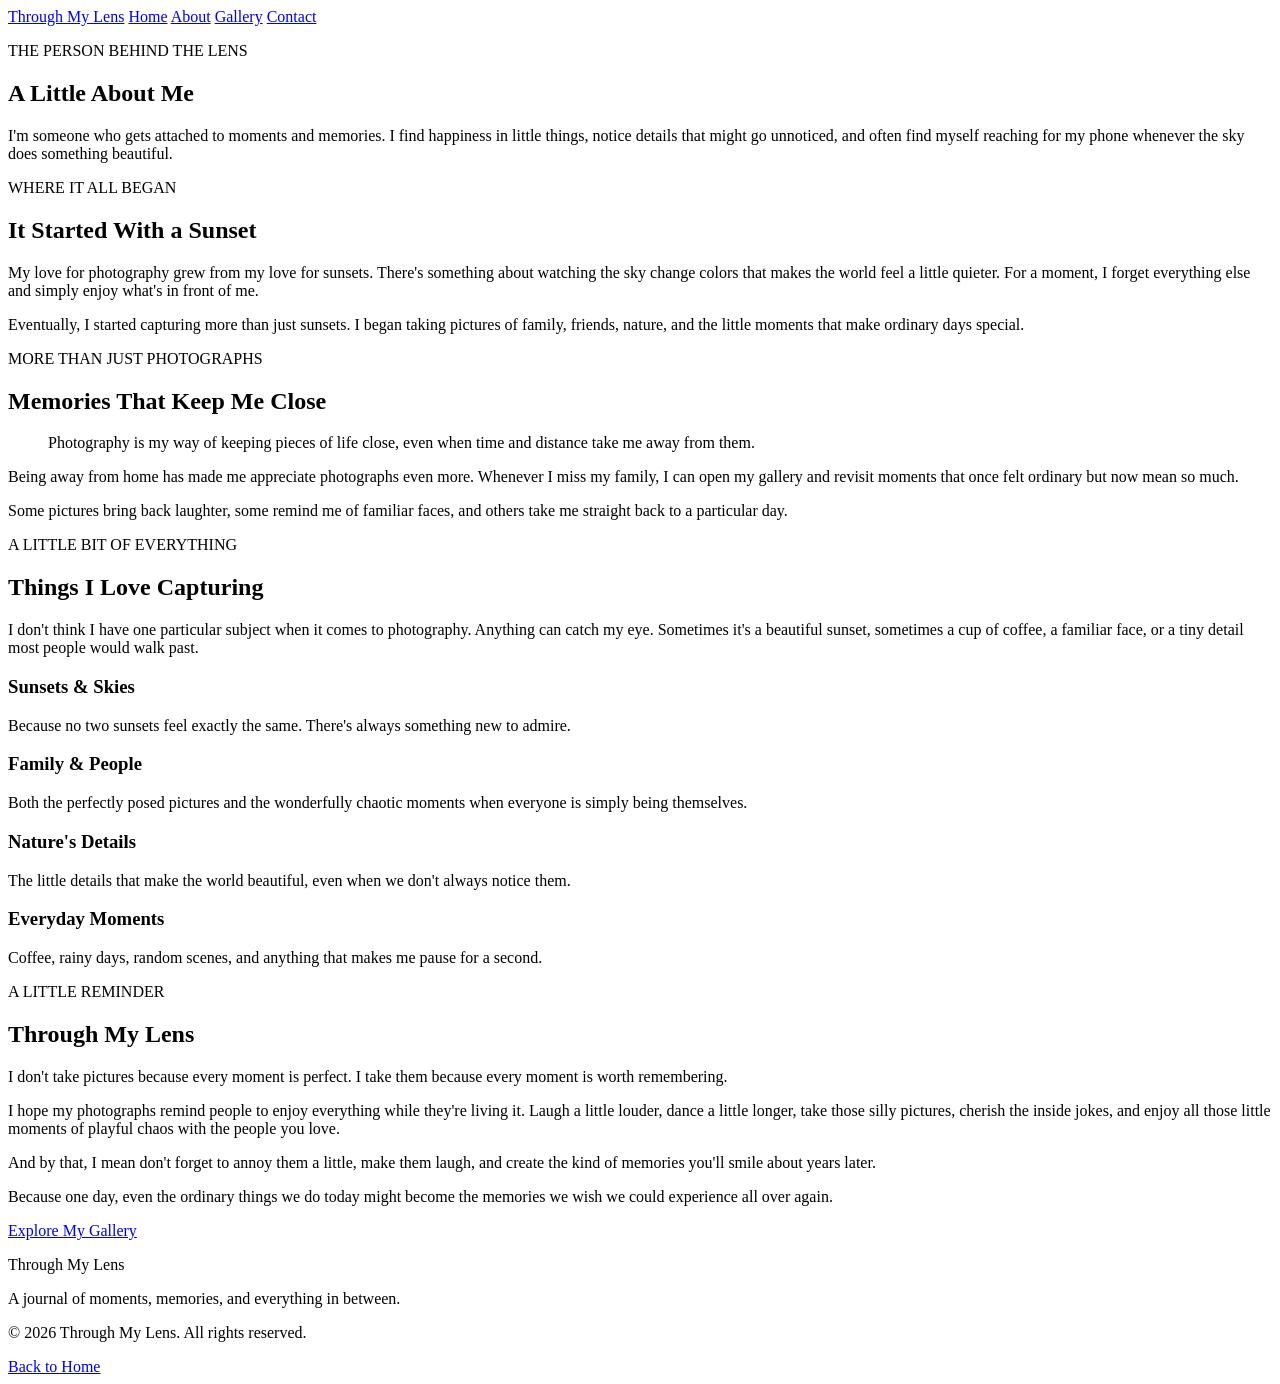
==== pages/about.html @ ac2046a2 "i have created a folder named pages and created 3 files inside it and began coding for my about page" ====
<!DOCTYPE html>
<html lang="en">
<head>
    <meta charset="UTF-8">
    <meta name="viewport" content="width=device-width, initial-scale=1.0">
    <title>About Me | Through My Lens</title>
<link rel="stylesheet" href="../css/style.css"/>


</head>
<body>
    <header>
    <nav>
        <a href="../index.html" class="logo">Through My Lens</a>

    
        <a href="../index.html">Home</a>
        <a href="about.html">About</a>
        <a href="gallery.html">Gallery</a>
        <a href="contact.html">Contact</a>
        
    </nav>
</header>
<main>
    <section class="about-hero">

        <div class="about-hero-content">
            <p>THE PERSON BEHIND THE LENS</p>

            <h1>A Little About Me</h1>

            <p>
                I'm someone who gets attached to moments and memories.
                I find happiness in little things, notice details that
                might go unnoticed, and often find myself reaching for
                my phone whenever the sky does something beautiful.
            </p>

        </div>

    </section>

    <section class="photography-story">

    <div class="story-content">

        <p>WHERE IT ALL BEGAN</p>

        <h2>It Started With a Sunset</h2>

        <p>
            My love for photography grew from my love for sunsets.
            There's something about watching the sky change colors
            that makes the world feel a little quieter. For a moment,
            I forget everything else and simply enjoy what's in front
            of me.
        </p>

        <p>
            Eventually, I started capturing more than just sunsets.
            I began taking pictures of family, friends, nature, and
            the little moments that make ordinary days special.
        </p>

    </div>

</section>
<section class="more-than-pictures">

    <div class="memory-content">

        <p>MORE THAN JUST PHOTOGRAPHS</p>

        <h2>Memories That Keep Me Close</h2>

        <blockquote>
            Photography is my way of keeping pieces of life close,
            even when time and distance take me away from them.
        </blockquote>

        <p>
            Being away from home has made me appreciate photographs
            even more. Whenever I miss my family, I can open my gallery
            and revisit moments that once felt ordinary but now mean
            so much.
        </p>

        <p>
            Some pictures bring back laughter, some remind me of
            familiar faces, and others take me straight back to
            a particular day.
        </p>

    </div>

</section>
<section class="things-i-capture">

    <div class="capture-intro">

        <p>A LITTLE BIT OF EVERYTHING</p>

        <h2>Things I Love Capturing</h2>

        <p>
            I don't think I have one particular subject when it comes
            to photography. Anything can catch my eye. Sometimes it's
            a beautiful sunset, sometimes a cup of coffee, a familiar
            face, or a tiny detail most people would walk past.
        </p>

    </div>

    <div class="capture-categories">

        <article class="capture-card">

            <h3>Sunsets & Skies</h3>

            <p>
                Because no two sunsets feel exactly the same.
                There's always something new to admire.
            </p>

        </article>

        <article class="capture-card">

            <h3>Family & People</h3>

            <p>
                Both the perfectly posed pictures and the wonderfully
                chaotic moments when everyone is simply being themselves.
            </p>

        </article>

        <article class="capture-card">

            <h3>Nature's Details</h3>

            <p>
                The little details that make the world beautiful,
                even when we don't always notice them.
            </p>

        </article>

        <article class="capture-card">

            <h3>Everyday Moments</h3>

            <p>
                Coffee, rainy days, random scenes, and anything
                that makes me pause for a second.
            </p>

        </article>

    </div>

</section>
<section class="photography-philosophy">

    <div class="philosophy-content">

        <p>A LITTLE REMINDER</p>

        <h2>Through My Lens</h2>

        <p>
            I don't take pictures because every moment is perfect.
            I take them because every moment is worth remembering.
        </p>

        <p>
            I hope my photographs remind people to enjoy everything
            while they're living it. Laugh a little louder, dance a
            little longer, take those silly pictures, cherish the
            inside jokes, and enjoy all those little moments of
            playful chaos with the people you love.
        </p>

        <p>
            And by that, I mean don't forget to annoy them a little,
            make them laugh, and create the kind of memories you'll
            smile about years later.
        </p>

        <p>
            Because one day, even the ordinary things we do today
            might become the memories we wish we could experience
            all over again.
        </p>

        <a href="gallery.html">Explore My Gallery</a>

    </div>

</section>
</main>
<footer>

    <p>Through My Lens</p>

    <p>A journal of moments, memories, and everything in between.</p>

    <p>&copy; 2026 Through My Lens. All rights reserved.</p>

    <a href="../index.html">Back to Home</a>

</footer>
    
</body>
</html>
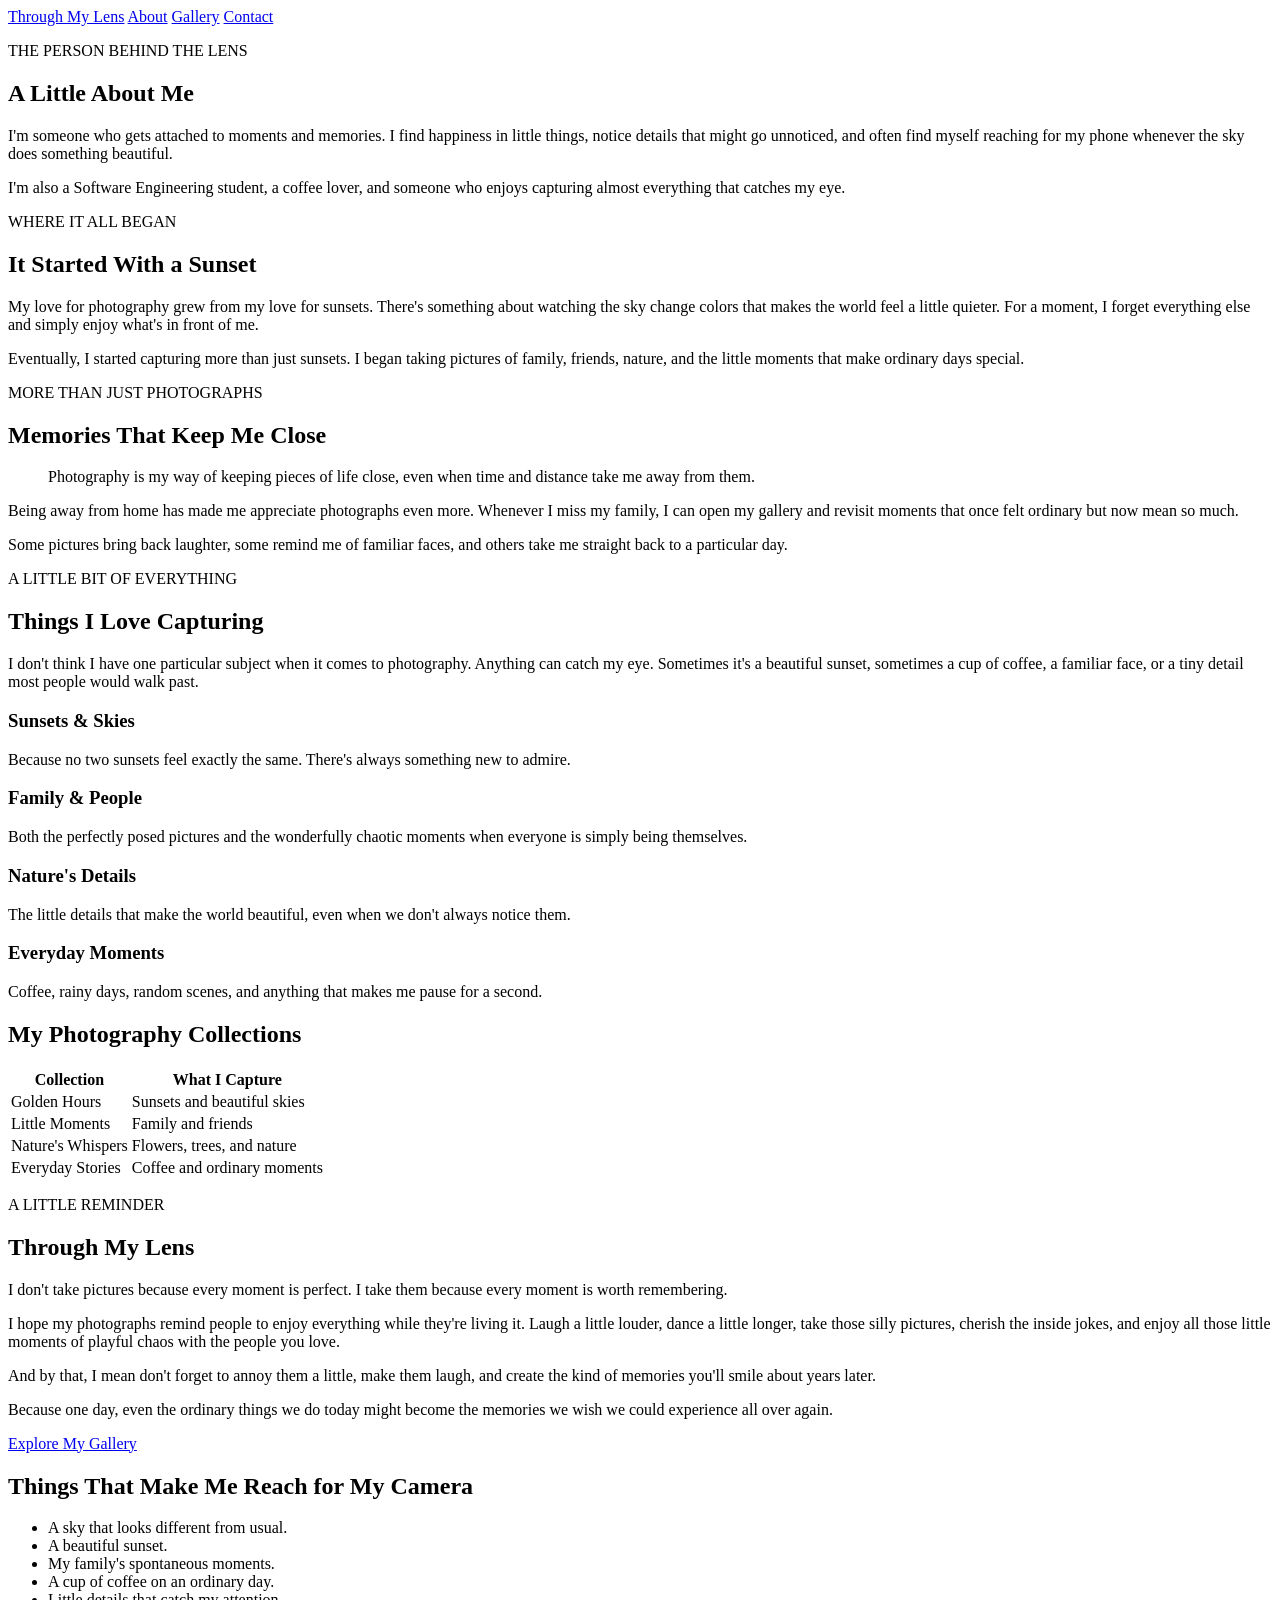
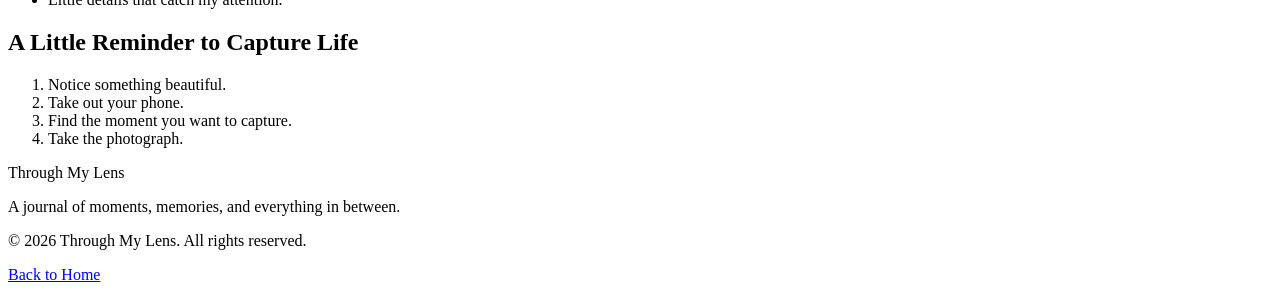
==== commit 6bb630bf: "edited some of my pages" ====
--- a/pages/about.html
+++ b/pages/about.html
@@ -4,7 +4,7 @@
     <meta charset="UTF-8">
     <meta name="viewport" content="width=device-width, initial-scale=1.0">
     <title>About Me | Through My Lens</title>
-<link rel="stylesheet" href="../css/style.css"/>
+<link rel="stylesheet" href="../css/style.css">
 
 
 </head>
@@ -12,9 +12,6 @@
     <header>
     <nav>
         <a href="../index.html" class="logo">Through My Lens</a>
-
-    
-        <a href="../index.html">Home</a>
         <a href="about.html">About</a>
         <a href="gallery.html">Gallery</a>
         <a href="contact.html">Contact</a>
@@ -35,6 +32,11 @@
                 might go unnoticed, and often find myself reaching for
                 my phone whenever the sky does something beautiful.
             </p>
+            <p>
+    I'm also a Software Engineering student, a coffee lover,
+    and someone who enjoys capturing almost everything that
+    catches my eye.
+</p>
 
         </div>
 
@@ -160,6 +162,47 @@
     </div>
 
 </section>
+<section class="photography-table">
+
+    <h2>My Photography Collections</h2>
+
+    <table>
+
+        <thead>
+            <tr>
+                <th>Collection</th>
+                <th>What I Capture</th>
+            </tr>
+        </thead>
+
+        <tbody>
+
+            <tr>
+                <td>Golden Hours</td>
+                <td>Sunsets and beautiful skies</td>
+            </tr>
+
+            <tr>
+                <td>Little Moments</td>
+                <td>Family and friends</td>
+            </tr>
+
+            <tr>
+                <td>Nature's Whispers</td>
+                <td>Flowers, trees, and nature</td>
+            </tr>
+
+            <tr>
+                <td>Everyday Stories</td>
+                <td>Coffee and ordinary moments</td>
+            </tr>
+
+        </tbody>
+
+    </table>
+
+</section>
+
 <section class="photography-philosophy">
 
     <div class="philosophy-content">
@@ -198,6 +241,31 @@
     </div>
 
 </section>
+<section class="photography-habits">
+
+    <h2>Things That Make Me Reach for My Camera</h2>
+
+    <ul>
+        <li>A sky that looks different from usual.</li>
+        <li>A beautiful sunset.</li>
+        <li>My family's spontaneous moments.</li>
+        <li>A cup of coffee on an ordinary day.</li>
+        <li>Little details that catch my attention.</li>
+    </ul>
+
+</section>
+<section class="photography-steps">
+
+    <h2>A Little Reminder to Capture Life</h2>
+
+    <ol>
+        <li>Notice something beautiful.</li>
+        <li>Take out your phone.</li>
+        <li>Find the moment you want to capture.</li>
+        <li>Take the photograph.</li>
+    </ol>
+
+</section>
 </main>
 <footer>
 
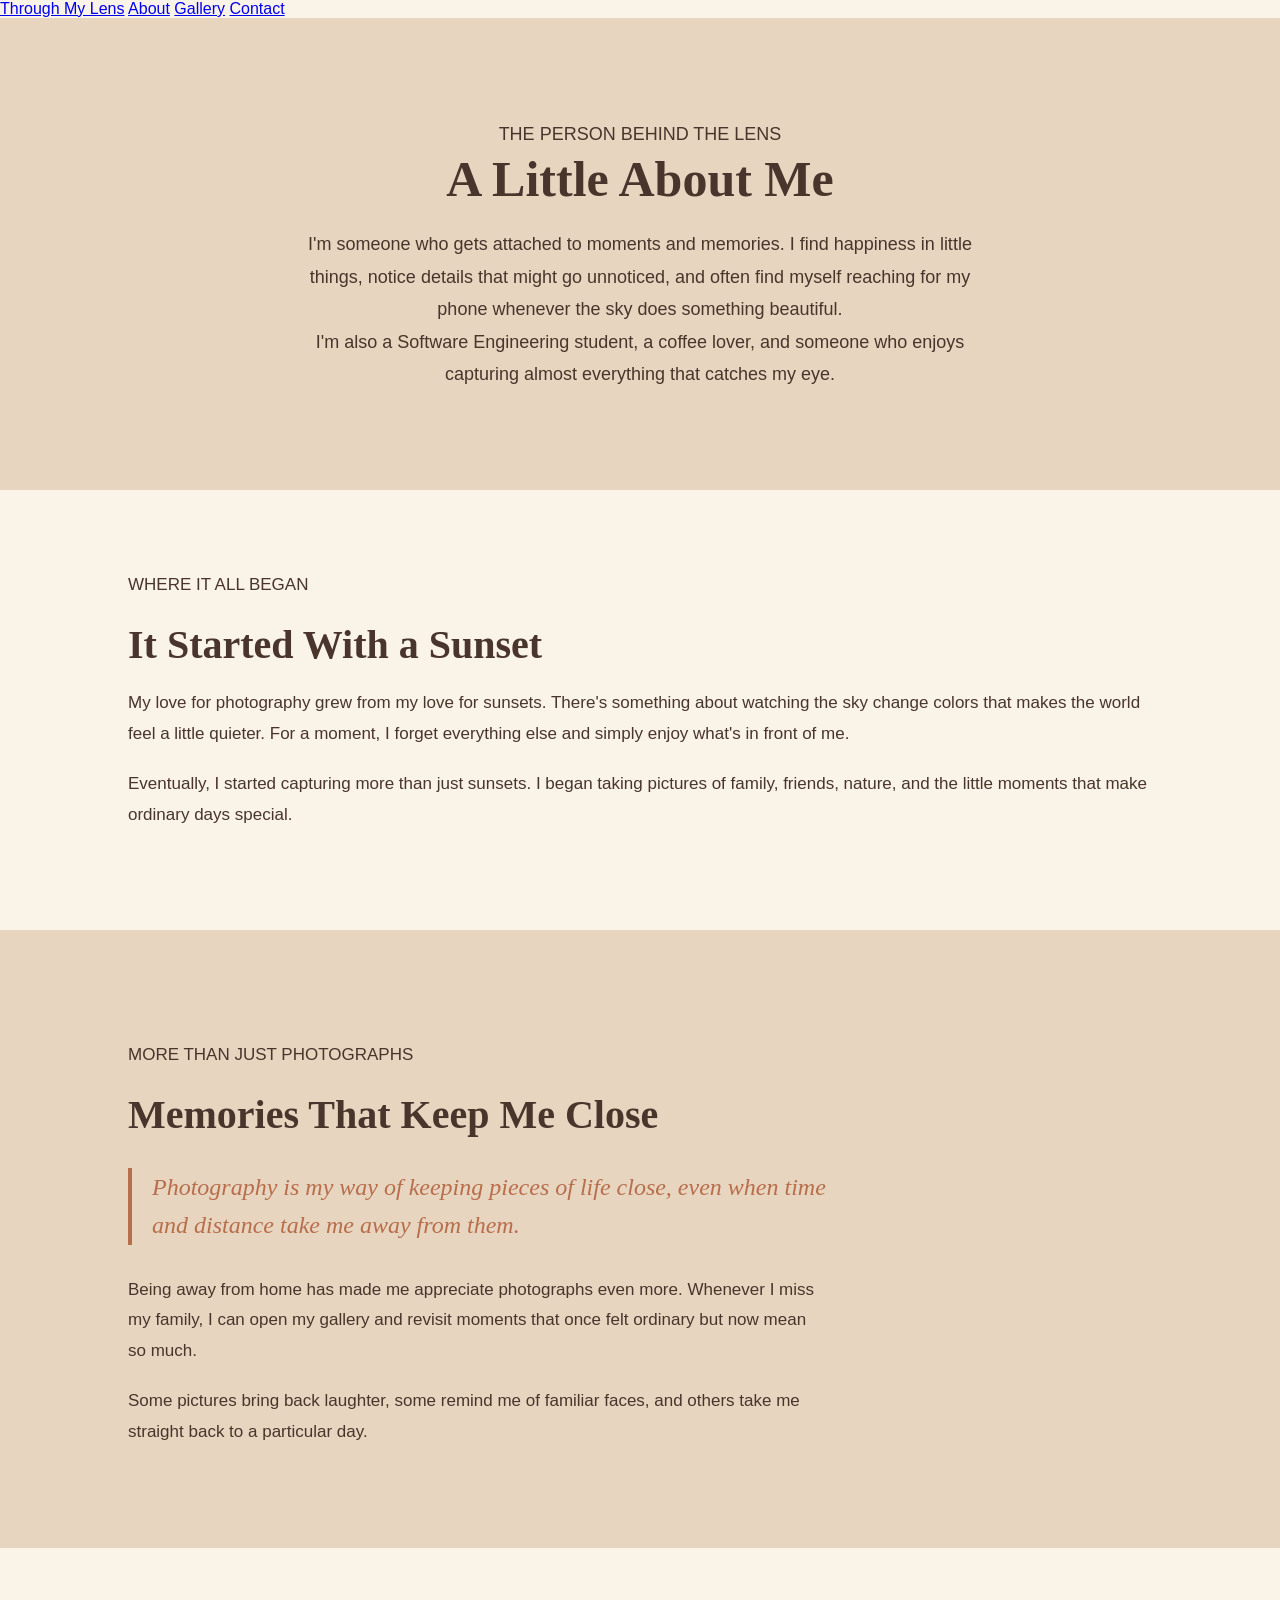
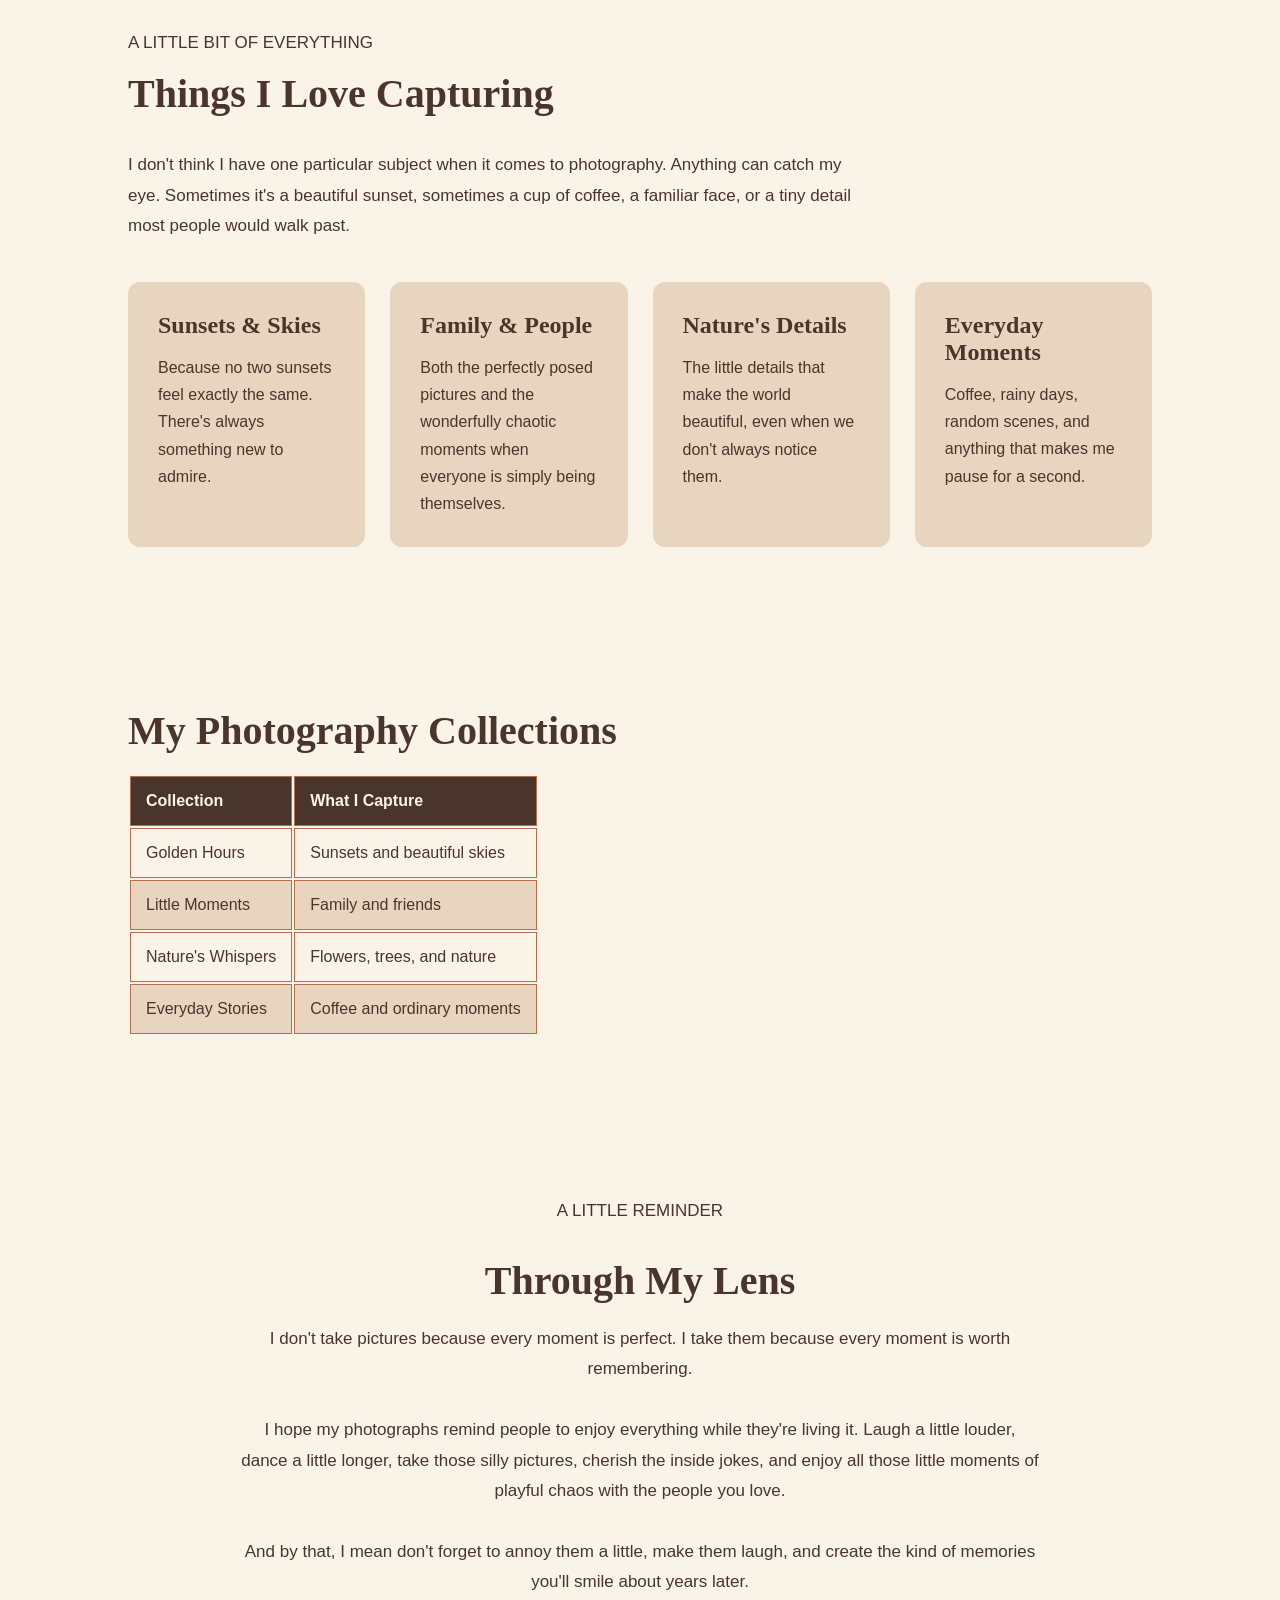
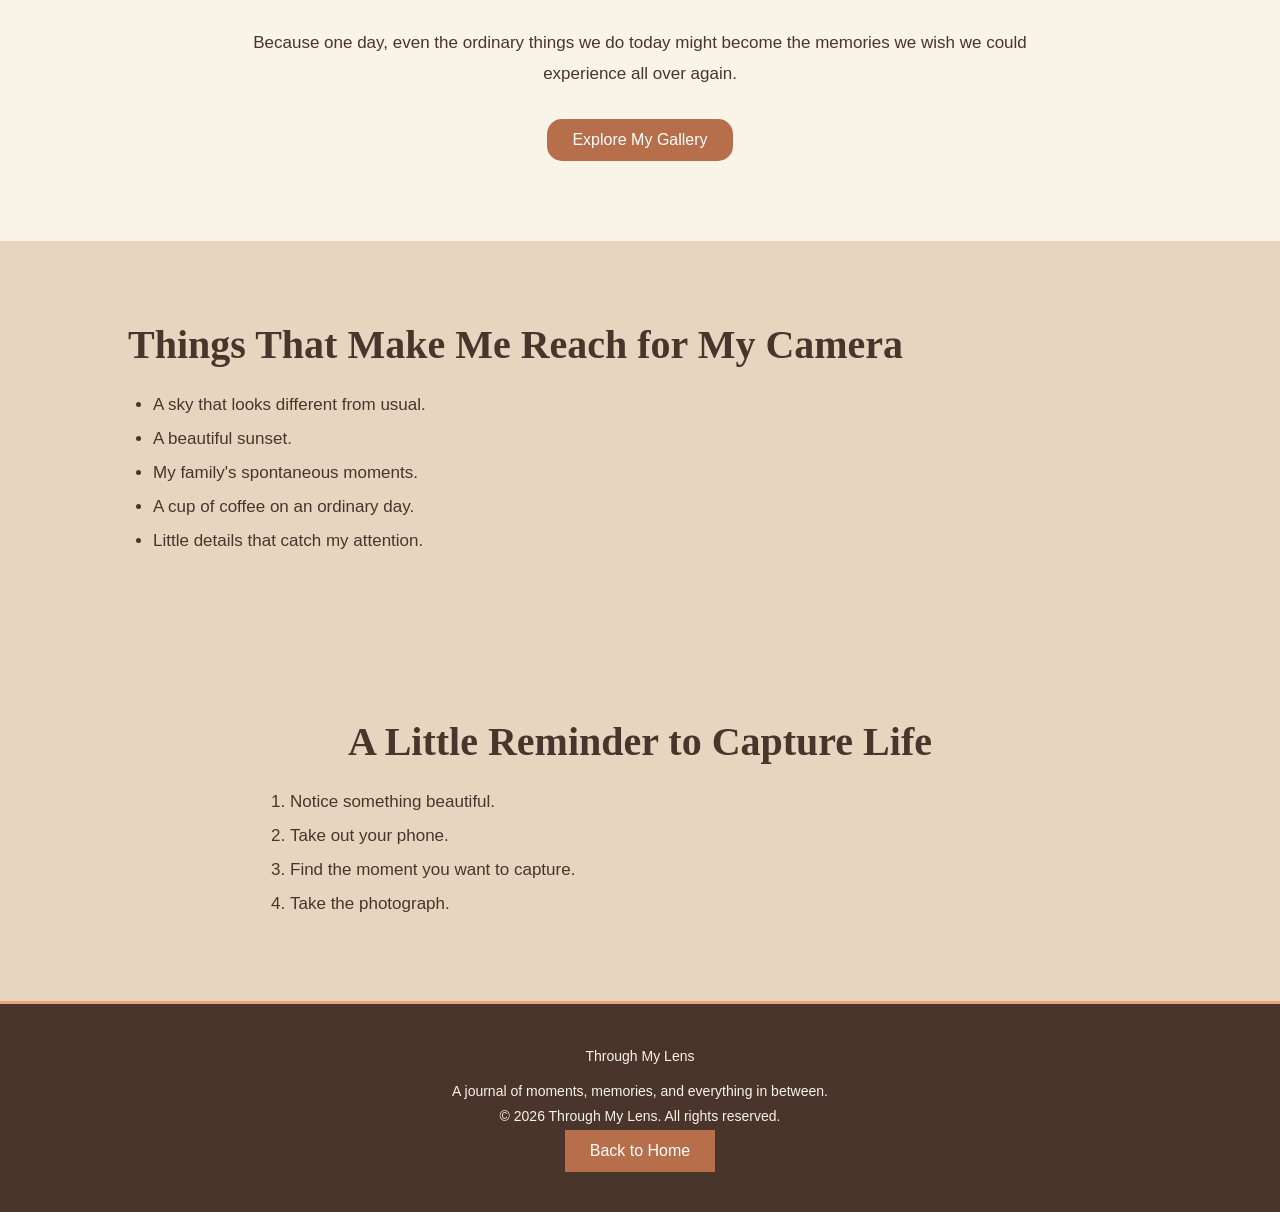
==== commit 2250f9e2: "i have styled my tables and the rest of my about me page" ====
--- a/pages/about.html
+++ b/pages/about.html
@@ -275,7 +275,7 @@
 
     <p>&copy; 2026 Through My Lens. All rights reserved.</p>
 
-    <a href="../index.html">Back to Home</a>
+    <a href="../index.html" class="back-home">Back to Home</a>
 
 </footer>
     
--- a/css/style.css
+++ b/css/style.css
@@ -0,0 +1,432 @@
+/* this is css style for ma homepage */
+* {
+    margin: 0;
+    padding: 0;
+    box-sizing: border-box;
+}
+body {
+    background-color: #FAF3E8;
+    color: #49352B;
+    font-family: 'Lato', sans-serif;
+}
+.hero{
+    background-image:url(../Images/hero/sunset.jpg);
+    background-size: cover;
+    background-position: center;
+    background-repeat: no-repeat;
+    min-height: 100vh;
+      display: flex;
+    align-items: center;
+    justify-content: center;
+    padding: 60px;
+
+    
+}
+.hero-content {
+    background-color: rgba(250, 243, 232, 0.85);
+    padding: 40px;
+    color: #49352B;
+    max-width: 600px;
+}
+.hero-content h1 {
+    font-size: 60px;
+    font-weight: bold;
+    margin-bottom: 20px;
+}
+.hero-content p {
+    font-size: 18px;
+    line-height: 1.8;
+    margin-bottom: 25px;
+}
+.hero-content a {
+    display: inline-block;
+    padding: 12px 25px;
+    background-color: #6e4837;
+    color: white;
+    text-decoration: none;
+    border-radius: 10px;
+}
+.featured-memory {
+    padding: 80px 10%;
+}
+.featured-memory img {
+    width: 100%;
+    height: 450px;
+    object-fit: cover;
+     border-radius: 12px;
+}
+
+.memory-content {
+    margin-top: 30px;
+    max-width: 700px;
+}
+.memory-content h2 {
+    font-size: 36px;
+    margin-bottom: 20px;
+    color: #49352B;
+}
+.memory-content p {
+    font-size: 17px;
+    line-height: 1.8;
+    color: #49352B;
+}
+.memory-content a {
+    display: inline-block;
+    padding: 12px 25px;
+    background-color: #6e4837;
+    color: white;
+    text-decoration: none;
+    margin-top: 25px;
+    border-radius: 10px;
+    transition: background-color 0.3s ease;
+}
+.memory-content a:hover {
+    background-color: #49352B;
+}
+.introduction {
+    padding: 80px 5%;
+}
+.introduction h2 {
+    font-family: 'Playfair Display', serif;
+    font-size: 40px;
+    font-weight: 600;
+    margin-bottom: 20px;
+}
+.introduction p {
+    font-size: 17px;
+    line-height: 1.8;
+    margin-bottom: 20px;
+}
+.collections {
+    padding: 80px 10%;
+}
+.collections h2 {
+    font-family: 'Playfair Display', serif;
+    font-size: 40px;
+    margin-bottom: 20px;
+}
+.collections p {
+    font-size: 17px;
+    line-height: 1.8;
+    margin-bottom: 40px;
+}
+.collection-card {
+    background-color: #E8D5C0;
+    padding: 30px;
+    border-radius: 12px;
+     transition: transform 0.3s ease;
+  
+   
+}
+ .collection-container {
+    display: flex;
+    gap: 25px;
+    justify-content: space-between;
+}
+.collection-card h3 {
+    font-family: 'Playfair Display', serif;
+    font-size: 24px;
+    margin-bottom: 15px;
+    color: #49352B;
+}
+.collection-card p {
+    font-size: 16px;
+    line-height: 1.7;
+    margin-bottom: 20px;
+    color: #49352B;
+}
+.collection-card a {
+    display: inline-block;
+    padding: 10px 20px;
+    background-color: #B76E4B;
+    color: white;
+    border-radius: 15px;
+    text-decoration: none;
+    transition: background-color 0.3s ease;
+}
+
+.collection-card a:hover {
+    background-color: #49352B;
+}
+.collection-card:hover {
+    transform: translateY(8px);
+}
+
+.about-photographer {
+    padding: 80px 10%;
+     display: flex;
+    align-items: center;
+    gap: 40px;
+}
+.about-photographer img {
+    width: 600;
+    height: 400px;
+    flex-shrink: 0;
+    object-fit: cover;
+    border-radius: 12px;
+}
+.about-content {
+    flex: 1;
+    max-width: 500px;
+}
+.about-content h2 {
+    font-family: 'Playfair Display', serif;
+    font-size: 36px;
+    font-weight: 600;
+    margin-bottom: 20px;
+    color: #49352B;
+}
+.about-content p {
+    font-size: 17px;
+    line-height: 1.8;
+    margin-bottom: 20px;
+    color: #49352B;
+}
+.about-content a {
+    display: inline-block;
+    padding: 12px 25px;
+    border-radius: 15px;
+    background-color: #B76E4B;
+    color: white;
+    text-decoration: none;
+    transition: background-color 0.3s ease;
+}
+.about-content a:hover {
+    background-color: #49352B;
+}
+footer {
+    padding: 40px 10%;
+    background-color: #49352B;
+    color: #FAF3E8;
+    text-align: center;
+    border-top: 3px solid #E9A477;
+}
+footer p:first-child {
+    margin-bottom: 10px;
+}
+
+/* this is css for my home page */
+.about-hero {
+    padding: 100px 10%;
+    background-color: #E8D5C0;
+    text-align: center;
+}
+.about-hero h1 {
+    font-family: 'Playfair Display', serif;
+    font-size: 50px;
+    font-weight: 600;
+    margin-bottom: 20px;
+    color: #49352B;
+}
+.about-hero p {
+    font-size: 18px;
+    line-height: 1.8;
+    color: #49352B;
+    max-width: 700px;
+    margin: 0 auto;
+}
+.photography-story {
+    padding: 80px 10%;
+}
+.photography-story h2,.more-than-pictures h2 {
+    font-family: 'Playfair Display', serif;
+    font-size: 40px;
+    font-weight: 600;
+    color: #49352B;
+    margin-bottom: 20px;
+}
+.photography-story p,.more-than-pictures p {
+    font-size: 17px;
+    line-height: 1.8;
+    color: #49352B;
+    margin-bottom: 20px;
+}
+.more-than-pictures {
+    padding: 80px 10%;
+    background-color: #E8D5C0;
+}
+
+.more-than-pictures blockquote {
+    font-family: 'Playfair Display', serif;
+    font-size: 24px;
+    font-style: italic;
+    line-height: 1.6;
+    color: #B76E4B;
+    border-left: 4px solid #B76E4B;
+    padding-left: 20px;
+    margin: 30px 0;
+}
+.things-i-capture {
+    padding: 80px 10%;
+}
+.things-i-capture h2 {
+    font-family: 'Playfair Display', serif;
+    font-size: 40px;
+    font-weight: 600;
+    color: #49352B;
+    margin-bottom: 20px;
+}
+.capture-intro {
+    font-size: 17px;
+    line-height: 1.8;
+    color: #49352B;
+    margin-bottom: 40px;
+    max-width: 750px;
+}
+.capture-categories{
+    display: flex;
+    gap: 25px;
+  
+}
+.capture-card {
+    background-color: #E8D5C0;
+    padding: 30px;
+    border-radius: 12px;
+    flex: 1;
+    transition: transform 0.3s ease;
+}
+.capture-card:hover {
+    transform: scale(1.05);
+}
+.capture-card h3 {
+    font-family: 'Playfair Display', serif;
+    font-size: 24px;
+    color: #49352B;
+    margin-bottom: 15px;
+}
+.capture-card p {
+    font-size: 16px;
+    line-height: 1.7;
+    color: #49352B;
+}
+.photography-table {
+    padding: 80px 10%;
+        width: 100%;
+    border-collapse: collapse;
+}
+.photography-table h2 {
+    font-family: 'Playfair Display', serif;
+    font-size: 40px;
+    font-weight: 600;
+    color: #49352B;
+    margin-bottom: 20px;
+}.photography-table th,
+.photography-table td {
+    padding: 15px;
+    border: 1px solid #B76E4B;
+    text-align: left;
+}
+.photography-table th {
+    background-color: #49352B;
+    color: #FAF3E8;
+    font-weight: 600;
+}
+.photography-table tr:nth-child(even) {
+    background-color: #E8D5C0;
+}
+.photography-philosophy {
+    padding: 80px 10%;
+    text-align: center;
+}
+.photography-philosophy h2 {
+    font-family: 'Playfair Display', serif;
+    font-size: 40px;
+    font-weight: 600;
+    color: #49352B;
+    margin-bottom: 20px;
+}
+
+.photography-philosophy p {
+    font-size: 17px;
+    line-height: 1.8;
+    color: #49352B;
+    max-width: 800px;
+    margin: 0 auto 30px;
+}
+.photography-philosophy a {
+    display: inline-block;
+    padding: 12px 25px;
+    border-radius:15px;
+    background-color: #B76E4B;
+    color: white;
+    text-decoration: none;
+    
+}
+
+.photography-habits {
+    padding: 80px 10%;
+    background-color: #E8D5C0;
+    transition: background-color 0.3s ease;
+}
+.photography-philosophy a:hover {
+    background-color: #49352B;
+}
+.photography-habits h2 {
+    font-family: 'Playfair Display', serif;
+    font-size: 40px;
+    font-weight: 600;
+    color: #49352B;
+    margin-bottom: 20px;
+}
+.photography-habits ul {
+    padding-left: 25px;
+}
+.photography-habits li {
+    font-size: 17px;
+    line-height: 2;
+    color: #49352B;
+}
+.photography-steps {
+    padding: 80px 10%;
+    text-align: center;
+    background-color: #E8D5C0;
+}
+.photography-steps h2 {
+    font-family: 'Playfair Display', serif;
+    font-size: 40px;
+    font-weight: 600;
+    color: #49352B;
+    margin-bottom: 20px;
+}
+.photography-steps p {
+    font-size: 17px;
+    line-height: 1.8;
+    color: #49352B;
+    max-width: 750px;
+    margin: 0 auto 30px;
+}
+.photography-steps ol {
+    padding-left: 25px;
+    max-width: 750px;
+    margin: 0 auto;
+    text-align: left;
+}
+.photography-steps li {
+    font-size: 17px;
+    line-height: 2;
+    color: #49352B;
+}
+footer {
+    padding: 40px 10%;
+    background-color: #49352B;
+    color: #FAF3E8;
+    text-align: center;
+    border-top: 3px solid #E9A477;
+}
+
+footer p {
+    font-size: 14px;
+    line-height: 1.8;
+}
+
+footer p:first-child {
+    margin-bottom: 10px;
+}
+.back-home {
+    display: inline-block;
+    padding: 12px 25px;
+    background-color: #B76E4B;
+    color: white;
+    text-decoration: none;
+    transition: background-color 0.3s ease;
+}
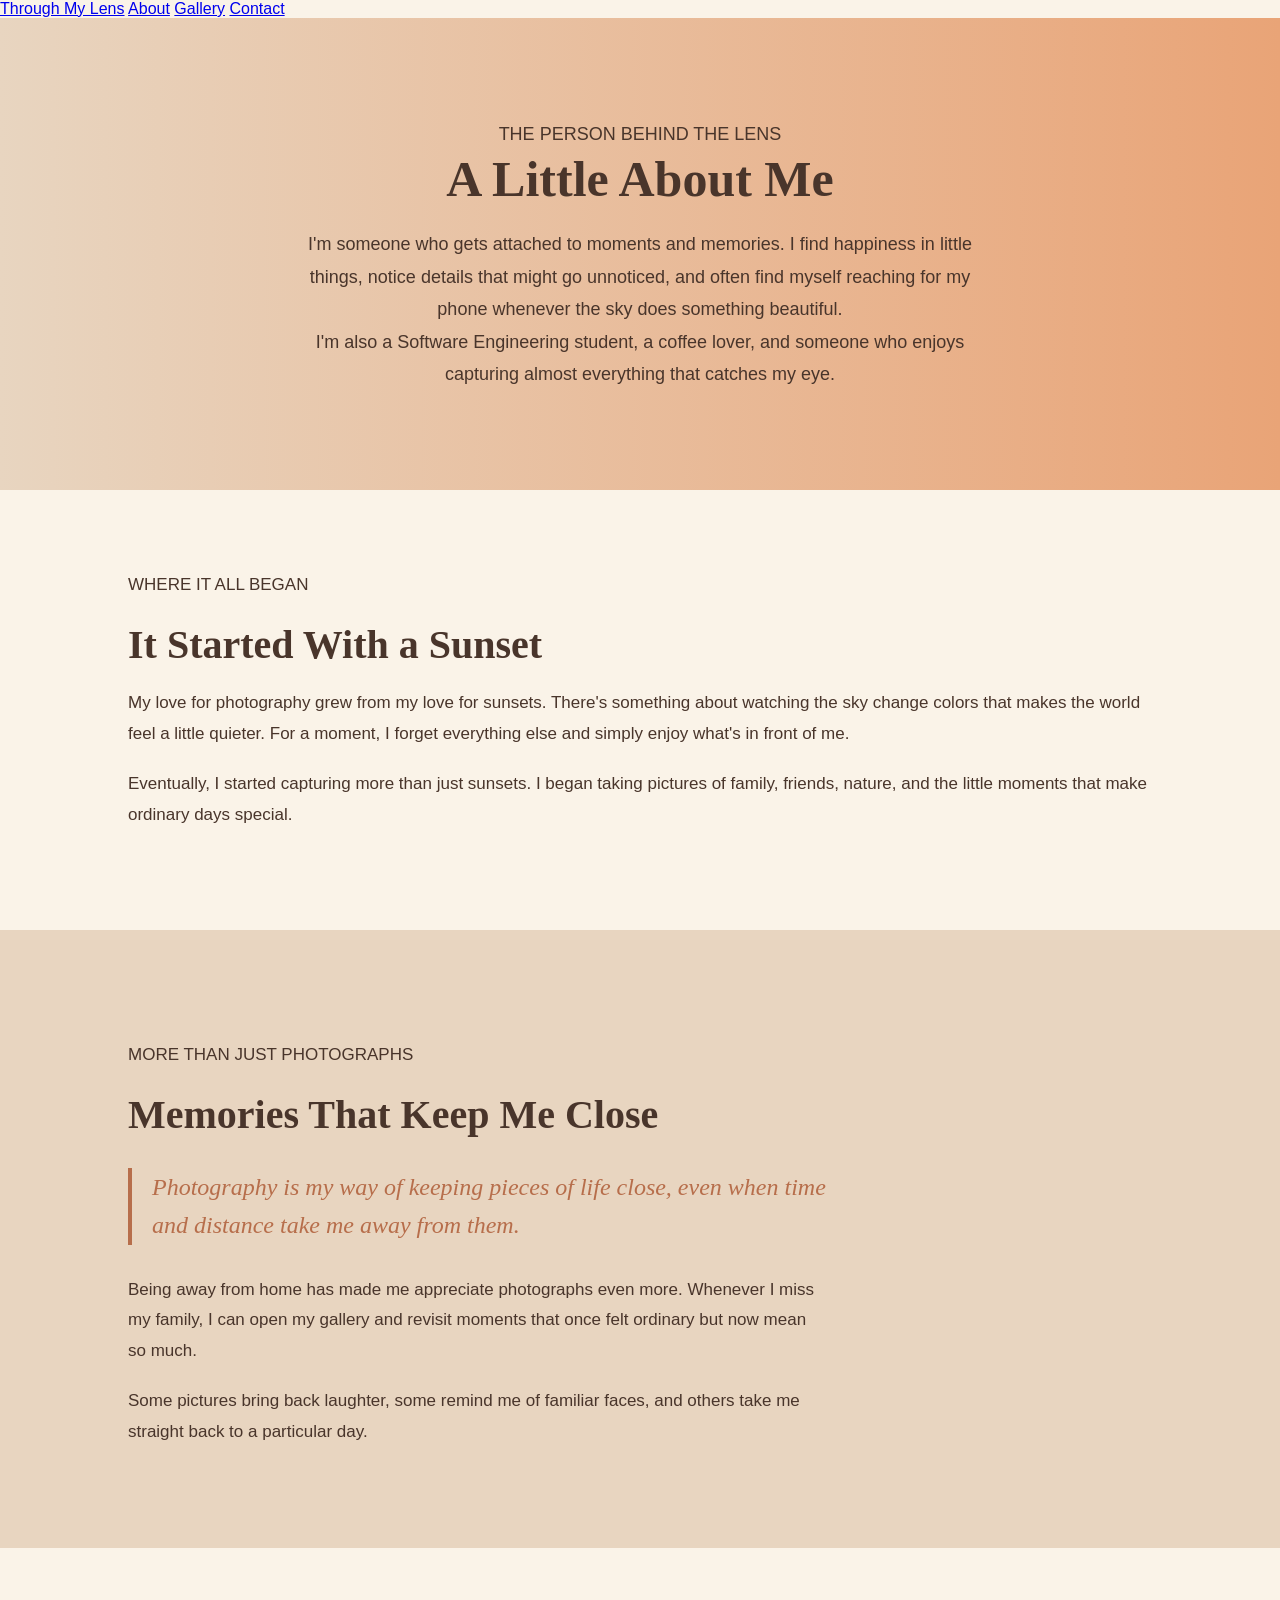
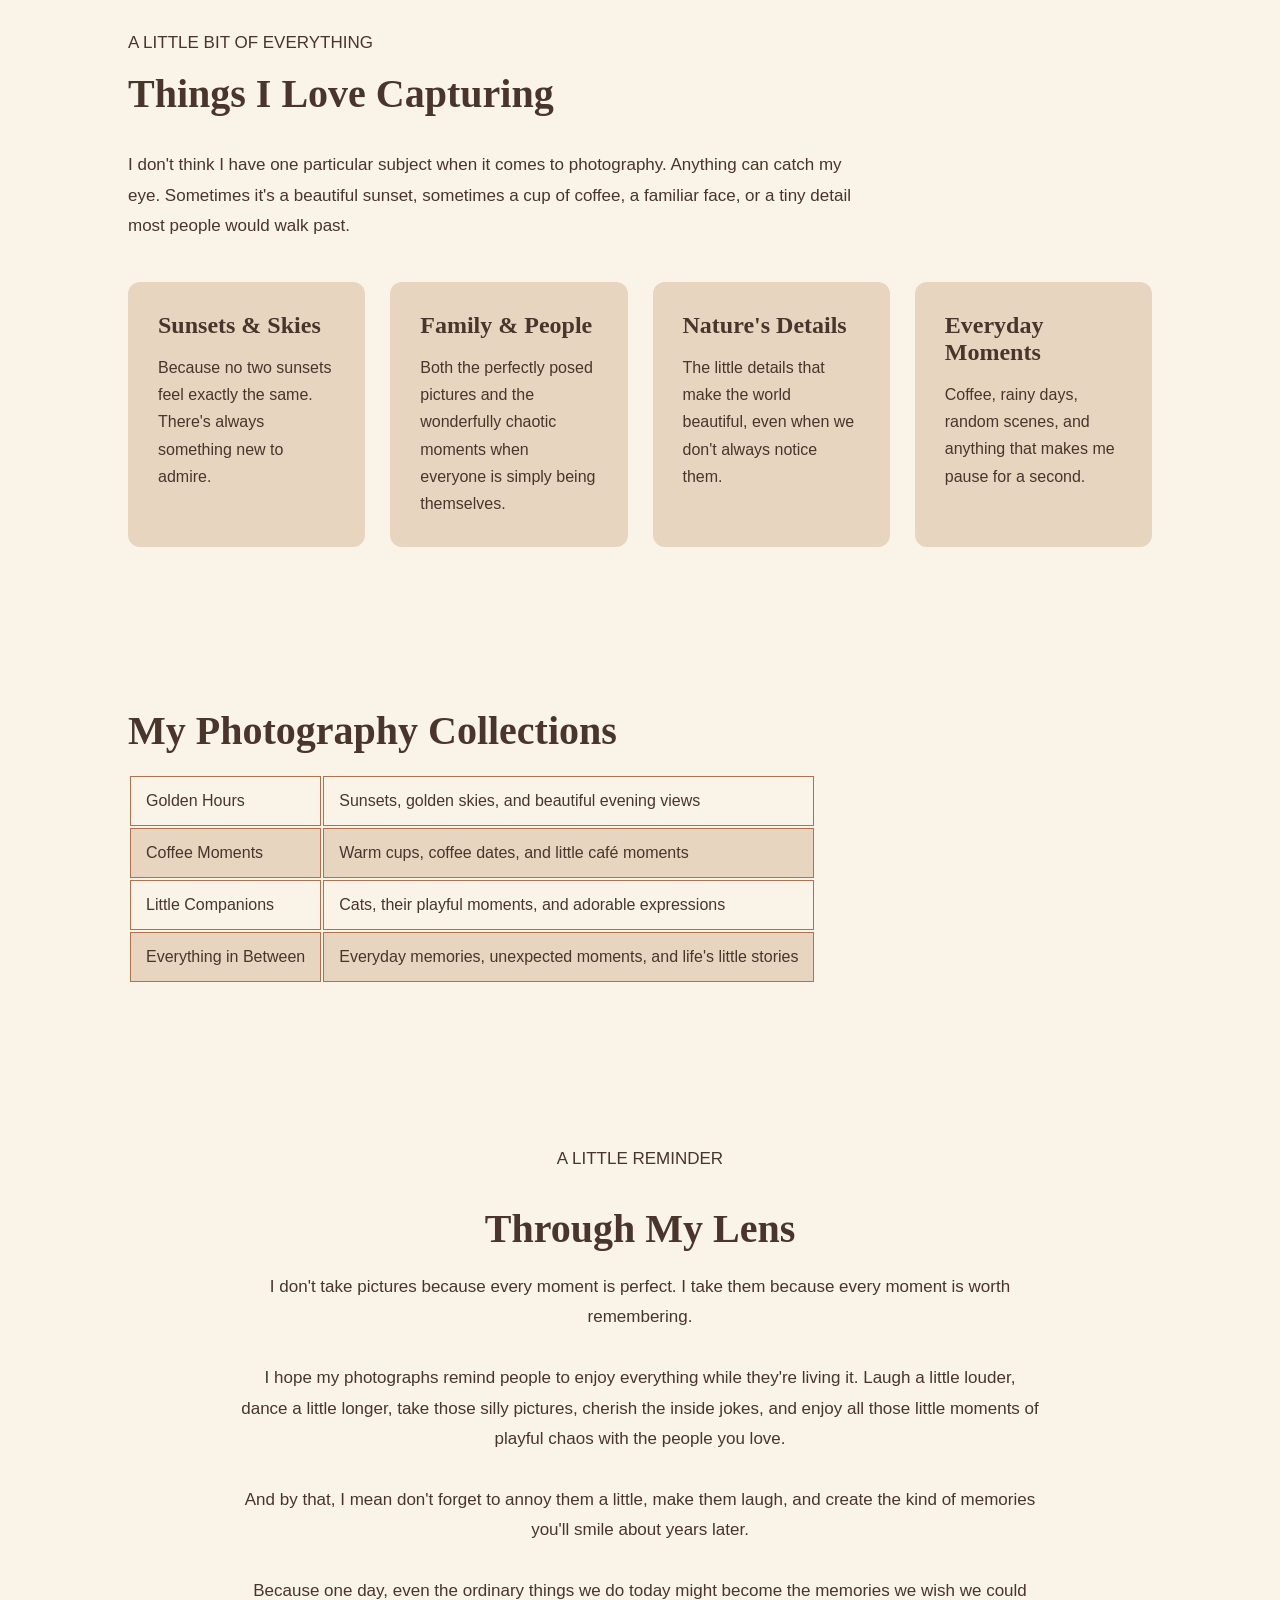
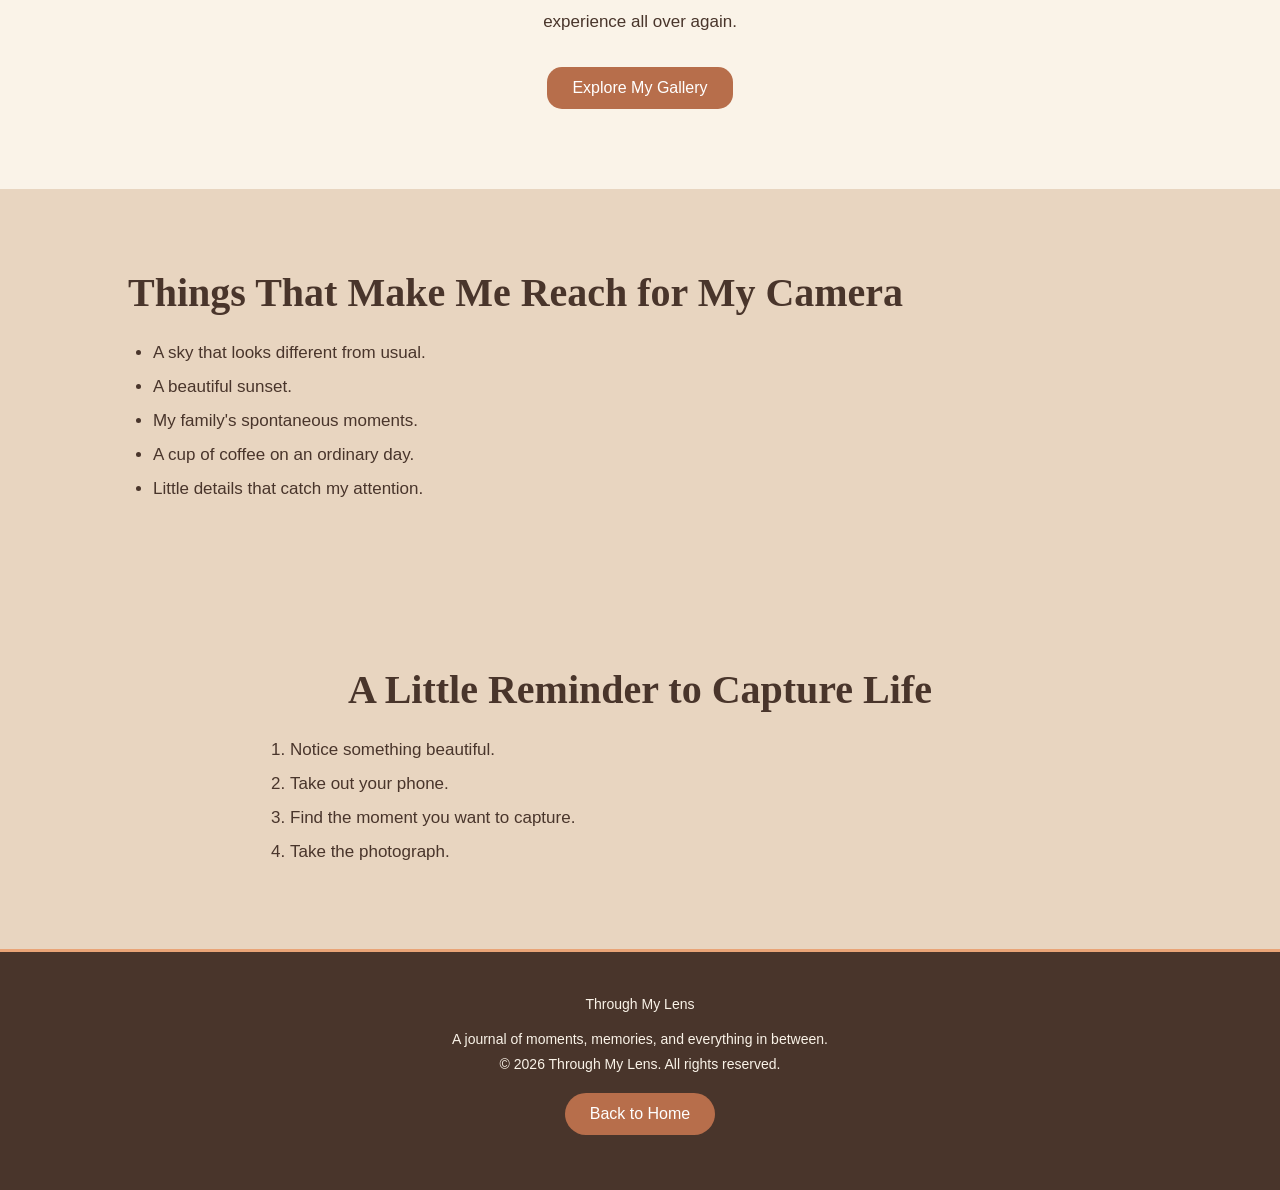
==== commit 19599a15: "this is the css style of my gallery page and contact page" ====
--- a/pages/about.html
+++ b/pages/about.html
@@ -169,33 +169,29 @@
     <table>
 
         <thead>
-            <tr>
-                <th>Collection</th>
-                <th>What I Capture</th>
-            </tr>
-        </thead>
-
-        <tbody>
-
-            <tr>
-                <td>Golden Hours</td>
-                <td>Sunsets and beautiful skies</td>
-            </tr>
-
-            <tr>
-                <td>Little Moments</td>
-                <td>Family and friends</td>
-            </tr>
-
-            <tr>
-                <td>Nature's Whispers</td>
-                <td>Flowers, trees, and nature</td>
-            </tr>
-
-            <tr>
-                <td>Everyday Stories</td>
-                <td>Coffee and ordinary moments</td>
-            </tr>
+           
+
+
+<tr>
+    <td>Golden Hours</td>
+    <td>Sunsets, golden skies, and beautiful evening views</td>
+</tr>
+
+<tr>
+    <td>Coffee Moments</td>
+    <td>Warm cups, coffee dates, and little café moments</td>
+</tr>
+
+<tr>
+    <td>Little Companions</td>
+    <td>Cats, their playful moments, and adorable expressions</td>
+</tr>
+
+<tr>
+    <td>Everything in Between</td>
+    <td>Everyday memories, unexpected moments, and life's little stories</td>
+</tr>
+
 
         </tbody>
 
--- a/css/style.css
+++ b/css/style.css
@@ -3,6 +3,12 @@
     margin: 0;
     padding: 0;
     box-sizing: border-box;
+}
+header {
+    position: sticky;
+    top: 0;
+    z-index: 1000;
+    background-color: #FAF3E8;
 }
 body {
     background-color: #FAF3E8;
@@ -27,11 +33,31 @@
     padding: 40px;
     color: #49352B;
     max-width: 600px;
+    
+}
+.decoration {
+    position: absolute;
+    top: 15px;
+    right: 20px;
+    font-size: 30px;
+    color: #B76E4B;
 }
 .hero-content h1 {
     font-size: 60px;
     font-weight: bold;
     margin-bottom: 20px;
+    animation: fadeIn 1.5s ease-in-out;
+}
+@keyframes fadeIn {
+    from {
+        opacity: 0;
+        transform: translateY(20px);
+    }
+
+    to {
+        opacity: 1;
+        transform: translateY(0);
+    }
 }
 .hero-content p {
     font-size: 18px;
@@ -135,19 +161,6 @@
     margin-bottom: 20px;
     color: #49352B;
 }
-.collection-card a {
-    display: inline-block;
-    padding: 10px 20px;
-    background-color: #B76E4B;
-    color: white;
-    border-radius: 15px;
-    text-decoration: none;
-    transition: background-color 0.3s ease;
-}
-
-.collection-card a:hover {
-    background-color: #49352B;
-}
 .collection-card:hover {
     transform: translateY(8px);
 }
@@ -159,7 +172,7 @@
     gap: 40px;
 }
 .about-photographer img {
-    width: 600;
+    width: 600px;
     height: 400px;
     flex-shrink: 0;
     object-fit: cover;
@@ -205,10 +218,10 @@
     margin-bottom: 10px;
 }
 
-/* this is css for my home page */
+/* this is css for my about page */
 .about-hero {
     padding: 100px 10%;
-    background-color: #E8D5C0;
+    background: linear-gradient(to right, #E8D5C0, #E9A477);
     text-align: center;
 }
 .about-hero h1 {
@@ -422,6 +435,19 @@
 footer p:first-child {
     margin-bottom: 10px;
 }
+.back-to-top {
+    position: fixed;
+    bottom: 25px;
+    right: 25px;
+    background-color: #B76E4B;
+    color: white;
+    text-decoration: none;
+    font-size: 24px;
+    padding: 10px 16px;
+    border-radius: 50%;
+    z-index: 1000;
+}
+
 .back-home {
     display: inline-block;
     padding: 12px 25px;
@@ -429,4 +455,473 @@
     color: white;
     text-decoration: none;
     transition: background-color 0.3s ease;
-}+}
+
+
+
+/* here is the style for ma gallery page. */
+.gallery-hero {
+    padding: 100px 10%;
+    background-color: #E8D5C0;
+    text-align: center;
+}
+.gallery-hero h1 {
+    font-family: 'Playfair Display', serif;
+    font-size: 50px;
+    font-weight: 600;
+    color: #49352B;
+    margin-bottom: 20px;
+}
+.gallery-hero p {
+    font-size: 18px;
+    line-height: 1.8;
+    color: #49352B;
+    max-width: 750px;
+    margin: 0 auto;
+}
+
+.photo-collections {
+    padding: 80px 10%;
+}
+.collections-intro h2 {
+    font-family: 'Playfair Display', serif;
+    font-size: 40px;
+    font-weight: 600;
+    color: #49352B;
+    margin-bottom: 20px;
+}
+.collections-intro p {
+    font-size: 17px;
+    line-height: 1.8;
+    color: #49352B;
+    max-width: 750px;
+    margin-bottom: 40px;
+}
+
+.collection-cards {
+    background-color: #E8D5C0;
+    padding: 35px;
+    border-radius: 12px;
+     border: 1px solid #E9A477;
+     transition: transform 0.3s ease, box-shadow 0.3s ease;
+      height:100%;
+    }
+.collections-container {
+    display: grid;
+    grid-template-columns: repeat(2, 1fr);
+    gap: 25px;
+}
+.collection-cards h3 {
+    font-family: 'Playfair Display', serif;
+    font-size: 25px;
+    font-weight: 600;
+    color: #49352B;
+    margin-bottom: 15px;
+}
+.collection-cards p {
+    font-family: 'Lato', sans-serif;
+    font-size: 16px;
+    line-height: 1.8;
+    color: #49352B;
+}
+.collection-cards a {
+    display: inline-block;
+    text-decoration: none;
+    color:white;
+    background-color: #B76E4B;
+    padding: 10px 20px;
+    border-radius: 25px;
+    transition: all 0.3s ease;
+}
+.collection-cards a:hover {
+    background-color: #49352B;
+}
+
+
+.collection-cards:hover {
+    transform: translateY(-5px);
+    box-shadow: 0 8px 20px rgba(73, 53, 43, 0.15);
+}
+.gallery-ending {
+    padding: 80px 10%;
+    background-color: #E8D5C0;
+    text-align: center;
+}
+.gallery-ending h2 {
+    font-family: 'Playfair Display', serif;
+    font-size: 40px;
+    font-weight: 600;
+    color: #49352B;
+    margin-bottom: 20px;
+}
+.gallery-ending p {
+    font-size: 17px;
+    line-height: 1.8;
+    color: #49352B;
+    max-width: 750px;
+    margin: 0 auto 30px;
+}
+.gallery-ending a {
+    display: inline-block;
+    padding: 12px 25px;
+    background-color: #B76E4B;
+    color: white;
+    text-decoration: none;
+    transition: background-color 0.3s ease;
+}
+.gallery-ending a:hover {
+    background-color: #49352B;
+}
+.sunset-grid {
+    display: grid;
+    grid-template-columns: repeat(3, 1fr);
+    gap: 5px;
+}
+.sunset-item img {
+    width: 100%;
+    height: 250px;
+    object-fit: cover;
+    display: block;
+    border-radius: 5px;
+}
+.coffee-grid {
+    display: grid;
+    grid-template-columns: repeat(3, minmax(300px, 1fr));
+    gap: 5px;
+}
+
+.coffee-item {
+    margin: 0;
+}
+.coffee-item img {
+    width: 100%;
+    height: 250px;
+    object-fit: cover;
+    display: block;
+    border-radius: 5px;
+}
+.cats-grid {
+    display: grid;
+    grid-template-columns: repeat(3, 1fr);
+    gap: 5px;
+}
+
+.cats-item {
+    margin: 0;
+    overflow: hidden;
+}
+
+.cats-item img {
+    width: 100%;
+    height:500px;
+    object-fit: cover;
+    display: block;
+    border-radius: 5px;
+}
+.moments-grid {
+    display: grid;
+    grid-template-columns: repeat(3, 1fr);
+    gap: 5px;
+}
+.moments-item {
+    margin: 0;
+    overflow: hidden;
+}
+
+.moments-item img {
+    width: 100%;
+    height: 250px;
+    object-fit: cover;
+    display: block;
+    border-radius: 5px;
+}
+.sunset-item img,
+.coffee-item img,
+.cats-item img,
+.moments-item img {
+    transition: transform 0.3s ease;
+}
+
+.sunset-item img:hover,
+.coffee-item img:hover,
+.cats-item img:hover,
+.moments-item img:hover {
+    transform: scale(1.03);
+}
+.category-intro {
+    text-align: center;
+    margin: 60px 0 30px;
+}
+
+.category-intro p:first-child {
+    font-size: 12px;
+    letter-spacing: 3px;
+    text-transform: uppercase;
+    color: #B76E4B;
+    margin-bottom: 10px;
+}
+
+.category-intro h2 {
+    font-family: 'Playfair Display', serif;
+    font-size: 36px;
+    color: #49352B;
+    margin-bottom: 10px;
+}
+
+.category-intro p:last-child {
+    font-size: 15px;
+    color: #777;
+}
+html {
+    scroll-behavior: smooth;
+}
+
+
+
+/* this is ma style for the contact page */
+
+.contact-hero {
+    text-align: center;
+    padding: 80px 20px;
+    background-color: #E8D5C0;
+}
+
+.contact-hero p:first-child {
+    color: #B76E4B;
+    font-size: 13px;
+    letter-spacing: 3px;
+    margin-bottom: 15px;
+}
+
+.contact-hero h1 {
+    font-family: 'Playfair Display', serif;
+    font-size: 42px;
+    color: #49352B;
+    margin-bottom: 20px;
+}
+
+.contact-hero p:last-child {
+    color: #49352B;
+    font-size: 16px;
+    line-height: 1.8;
+    max-width: 600px;
+    margin: 0 auto;
+}
+.form-intro {
+    text-align: center;
+    margin-bottom: 35px;
+}
+
+.form-intro p:first-child {
+    color: #B76E4B;
+    font-size: 12px;
+    letter-spacing: 3px;
+    margin-bottom: 10px;
+}
+
+.form-intro h2 {
+    font-family: 'Playfair Display', serif;
+    font-size: 32px;
+    color: #49352B;
+    margin-bottom: 12px;
+}
+
+.form-intro p:last-child {
+    color: #777;
+    font-size: 15px;
+    line-height: 1.7;
+    max-width: 550px;
+    margin: 0 auto;
+}
+.contact-form {
+    max-width: 650px;
+    margin: 0 auto;
+    padding: 35px;
+    background-color: #FAF3E8;
+    border-radius: 12px;
+    box-shadow: 0 4px 15px rgba(73, 53, 43, 0.08);
+}
+.contact-form label {
+    display: block;
+    color: #49352B;
+    font-size: 14px;
+    font-weight: 600;
+    margin-bottom: 8px;
+}
+.contact-form input[type="text"],
+.contact-form input[type="email"],
+.contact-form input[type="number"],
+.contact-form textarea {
+    width: 100%;
+    padding: 12px;
+    margin-bottom: 20px;
+    margin-top: 20px;
+    border: 1px solid #E8D5C0;
+    border-radius: 6px;
+    background-color: white;
+    font-family: 'Lato', sans-serif;
+    font-size: 14px;
+}
+.contact-form input:focus,
+.contact-form textarea:focus {
+    outline: none;
+    border-color: #B76E4B;
+    box-shadow: 0 0 5px rgba(183, 110, 75, 0.25);
+}
+.contact-form input[type="radio"],
+.contact-form input[type="checkbox"] {
+    accent-color: #B76E4B;
+    margin-right: 6px;
+    margin-bottom: 15px;
+}
+.form-group {
+    margin-bottom: 50px;
+}
+.form-options label {
+    display: inline-flex;
+    align-items: center;
+    gap: 8px;
+    margin-right: 15px;
+    margin-bottom: 10px;
+}
+.contact-form button {
+    display: block;
+    width: 100%;
+    padding: 13px;
+    background-color: #B76E4B;
+    color: #FAF3E8;
+    border: none;
+    border-radius: 6px;
+    font-size: 16px;
+    font-family: 'Lato', sans-serif;
+    cursor: pointer;
+    transition: background-color 0.3s ease;
+}
+.contact-form button:hover {
+   background-color: #49352B;
+}
+
+.contact-information {
+    text-align: center;
+    padding: 60px 20px;
+    margin-top: 40px;
+    background-color: #E8D5C0;
+}
+.contact-information > p:first-child {
+    color: #B76E4B;
+    font-size: 12px;
+    letter-spacing: 3px;
+    margin-bottom: 10px;
+}
+
+.contact-information h2 {
+    font-family: 'Playfair Display', serif;
+    font-size: 32px;
+    color: #49352B;
+    margin-bottom: 12px;
+}
+
+.contact-information > p:nth-of-type(2) {
+    color: #49352B;
+    font-size: 15px;
+    margin-bottom: 25px;
+}
+.social-links {
+    display: flex;
+    justify-content: center;
+    gap: 20px;
+}
+
+.social-links a {
+    text-decoration: none;
+    color: #FAF3E8;
+    background-color: #B76E4B;
+    padding: 12px 25px;
+    border-radius: 25px;
+    transition: background-color 0.3s ease;
+}
+
+.social-links a:hover {
+    background-color: #49352B;
+}
+footer a {
+    display: inline-block;
+    text-decoration: none;
+    color: #FAF3E8;
+    background-color: #B76E4B;
+    padding: 10px 22px;
+    border-radius: 25px;
+    margin: 15px 0;
+    transition: background-color 0.3s ease;
+}
+
+footer a:hover {
+    background-color: #E9A477;
+    color: #49352B;
+}
+
+@media (max-width: 600px) {
+
+    
+    .hero {
+        padding: 25px;
+    }
+
+    .hero-content {
+        padding: 25px;
+    }
+
+    .hero-content h1 {
+        font-size: 36px;
+    }
+
+    .hero-content h2 {
+        font-size: 20px;
+    }
+
+    
+    .about-photographer {
+        flex-direction: column;
+        padding: 40px 5%;
+    }
+
+    .about-photographer img {
+        width: 100%;
+        height: auto;
+    }
+
+
+    .collection-container {
+        flex-direction: column;
+    }
+
+
+    .capture-categories {
+        flex-direction: column;
+    }
+
+    .sunset-grid,
+    .coffee-grid,
+    .cats-grid,
+    .moments-grid {
+        grid-template-columns: 1fr;
+    }
+
+    .cats-item img {
+        height: 250px;
+    }
+
+}
+
+
+
+
+
+nav a:visited {
+    color: #c5886c;
+}
+
+nav a:hover {
+    color: #111010;
+}
+
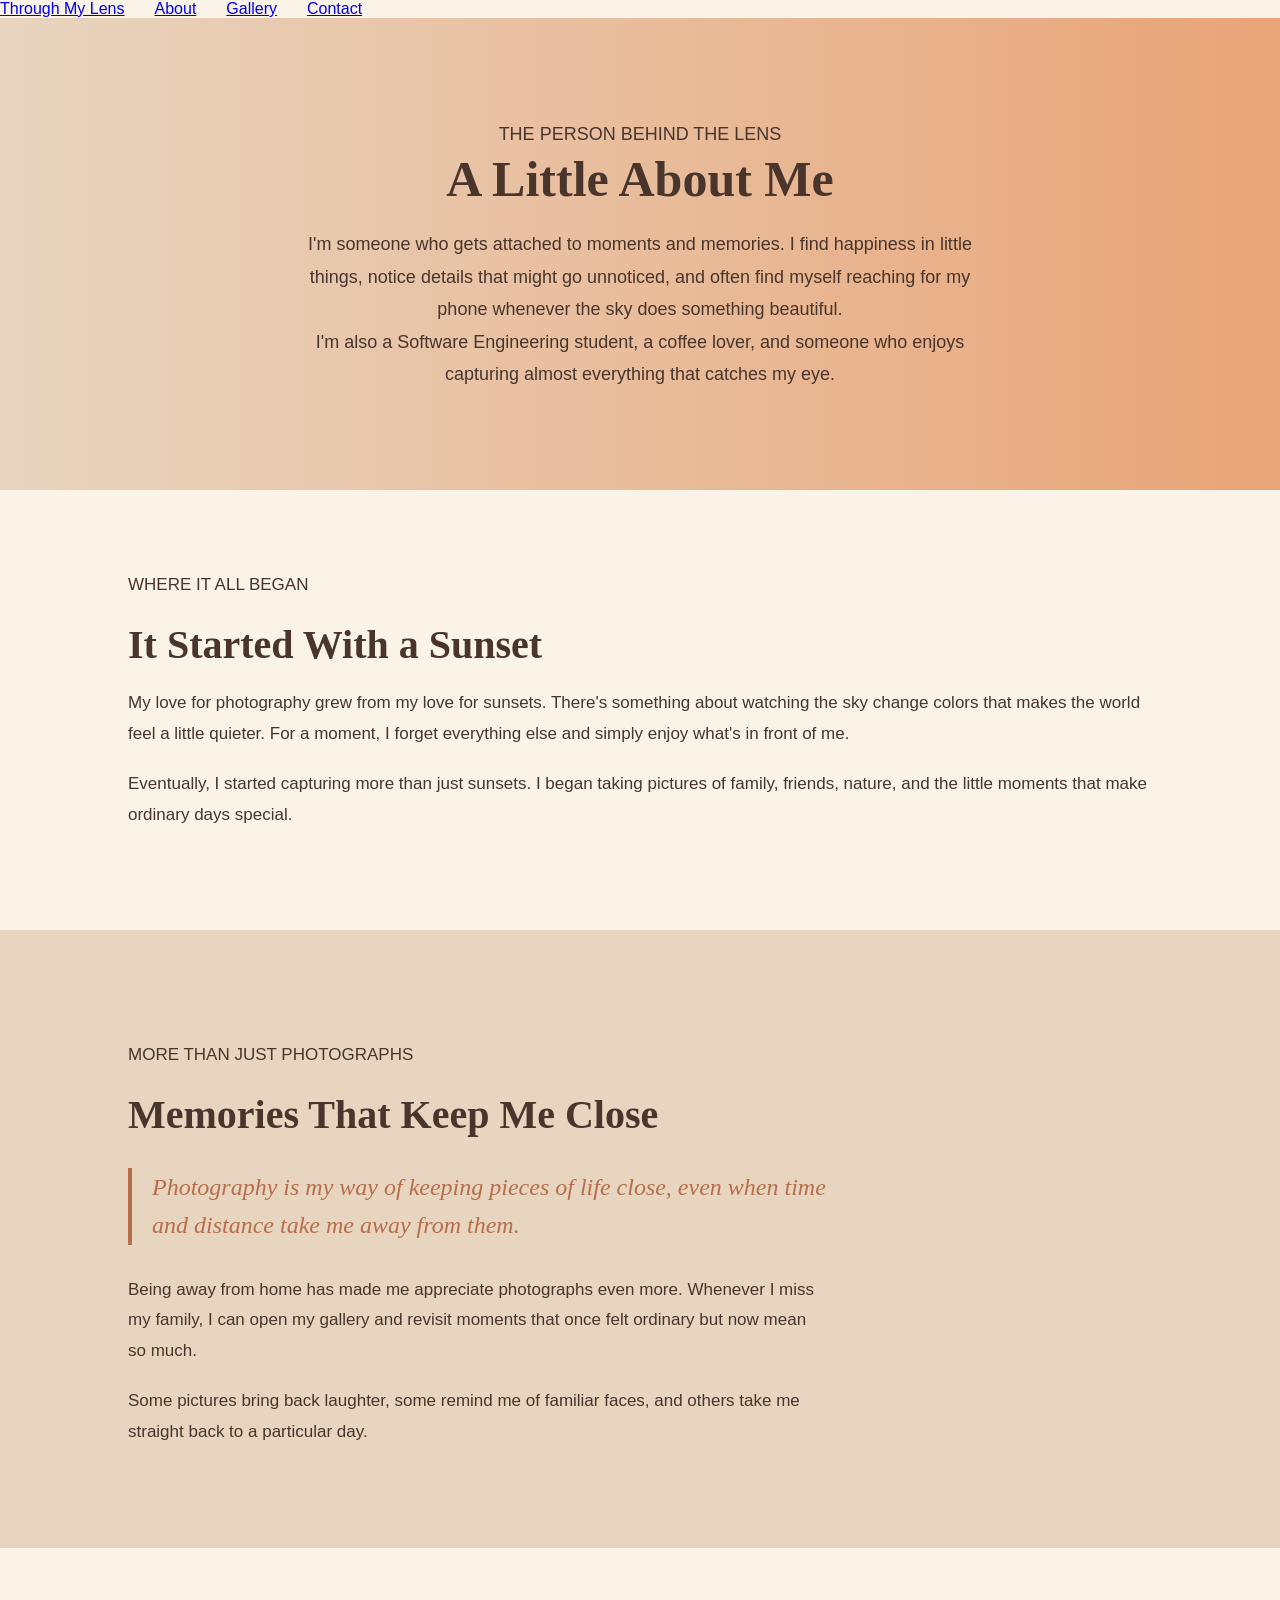
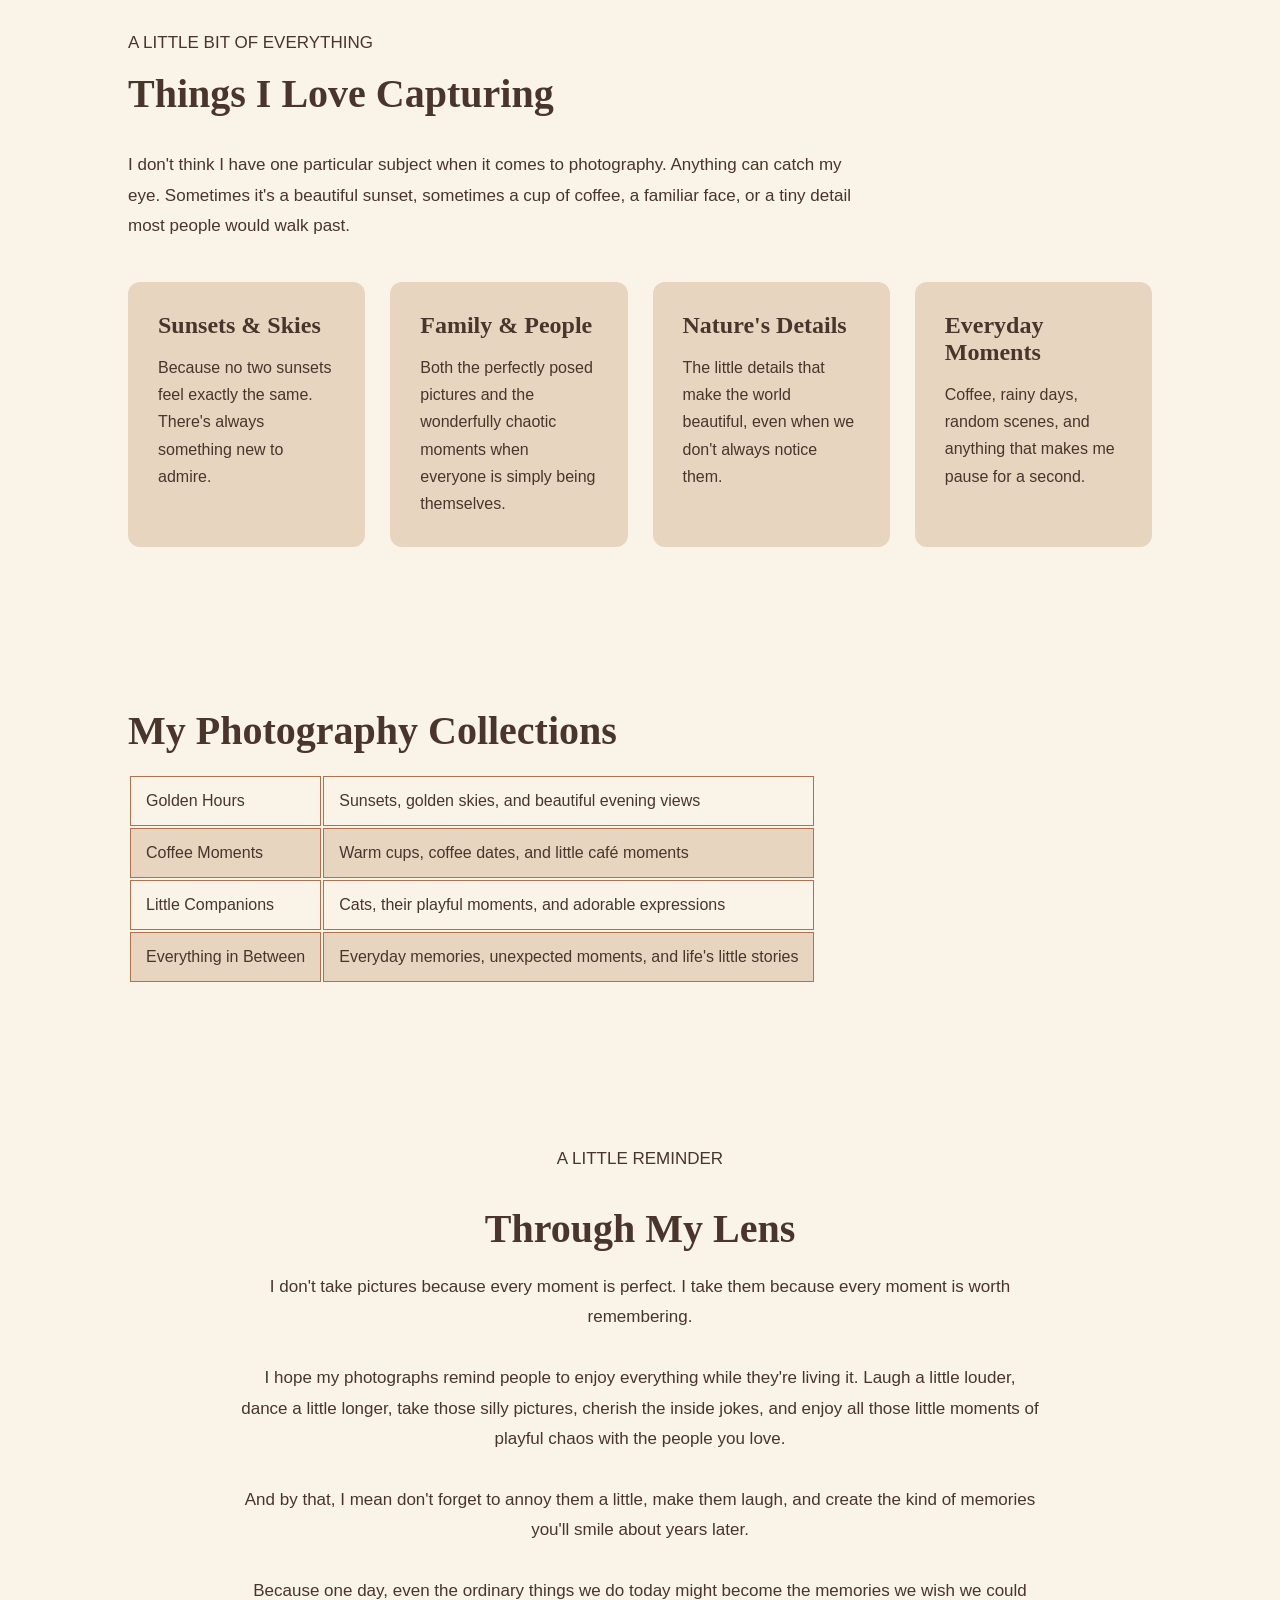
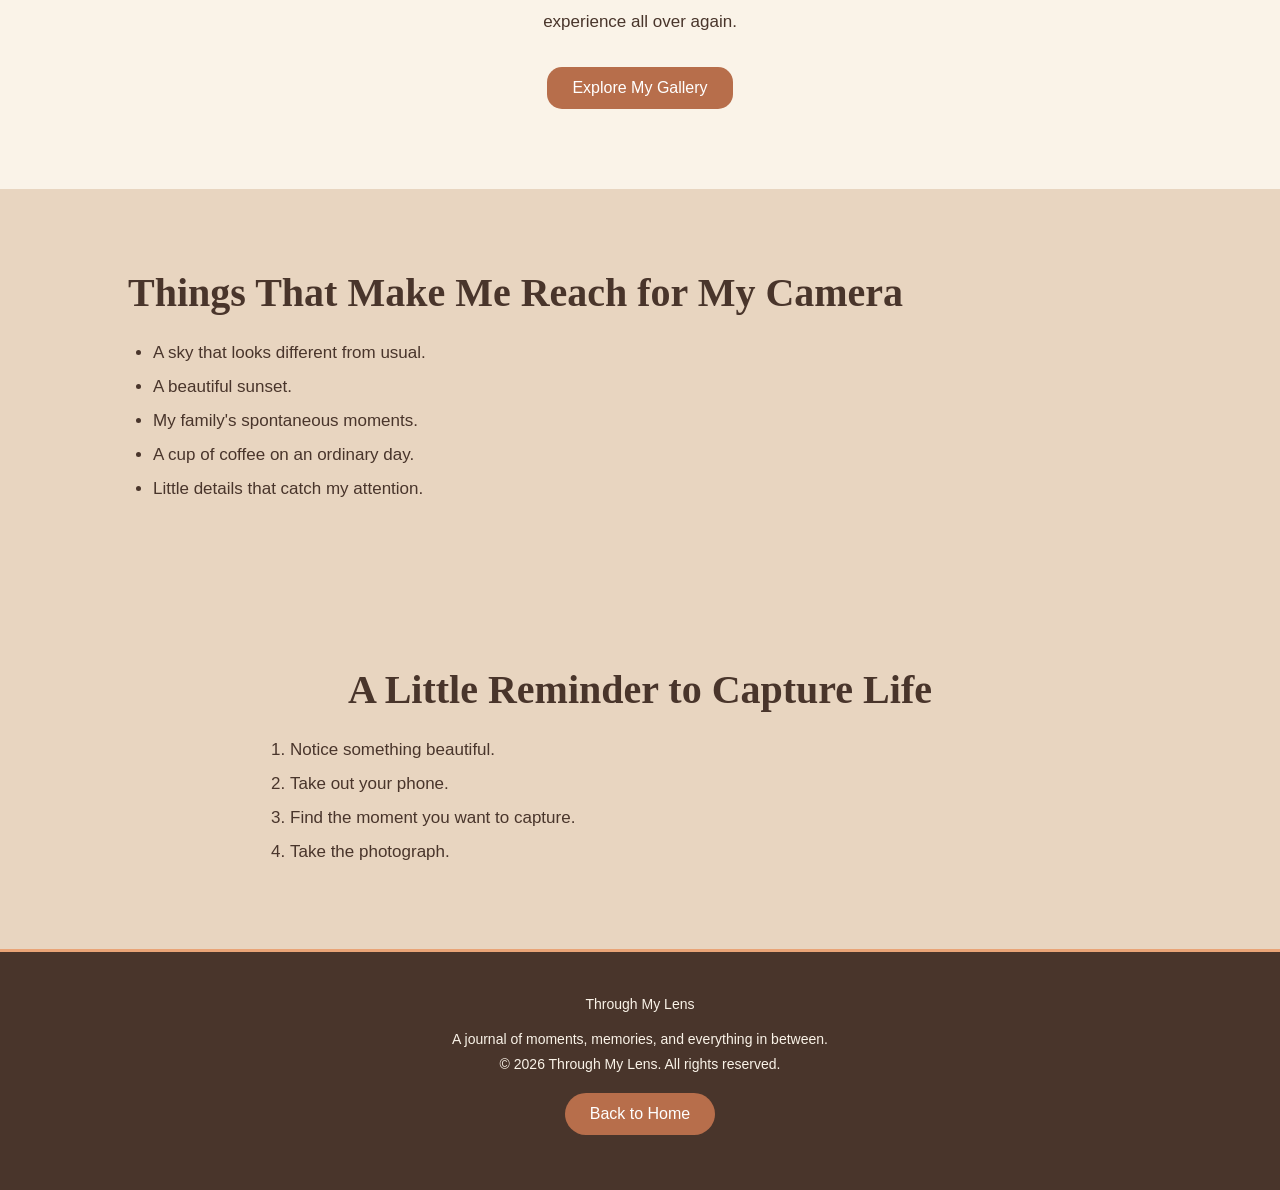
==== commit 806f65b2: "edited the html of my about page" ====
--- a/pages/about.html
+++ b/pages/about.html
@@ -168,7 +168,7 @@
 
     <table>
 
-        <thead>
+      
            
 
 
--- a/css/style.css
+++ b/css/style.css
@@ -925,3 +925,10 @@
     color: #111010;
 }
 
+
+
+nav {
+    display: flex;
+    align-items: center;
+    gap: 30px;
+}
